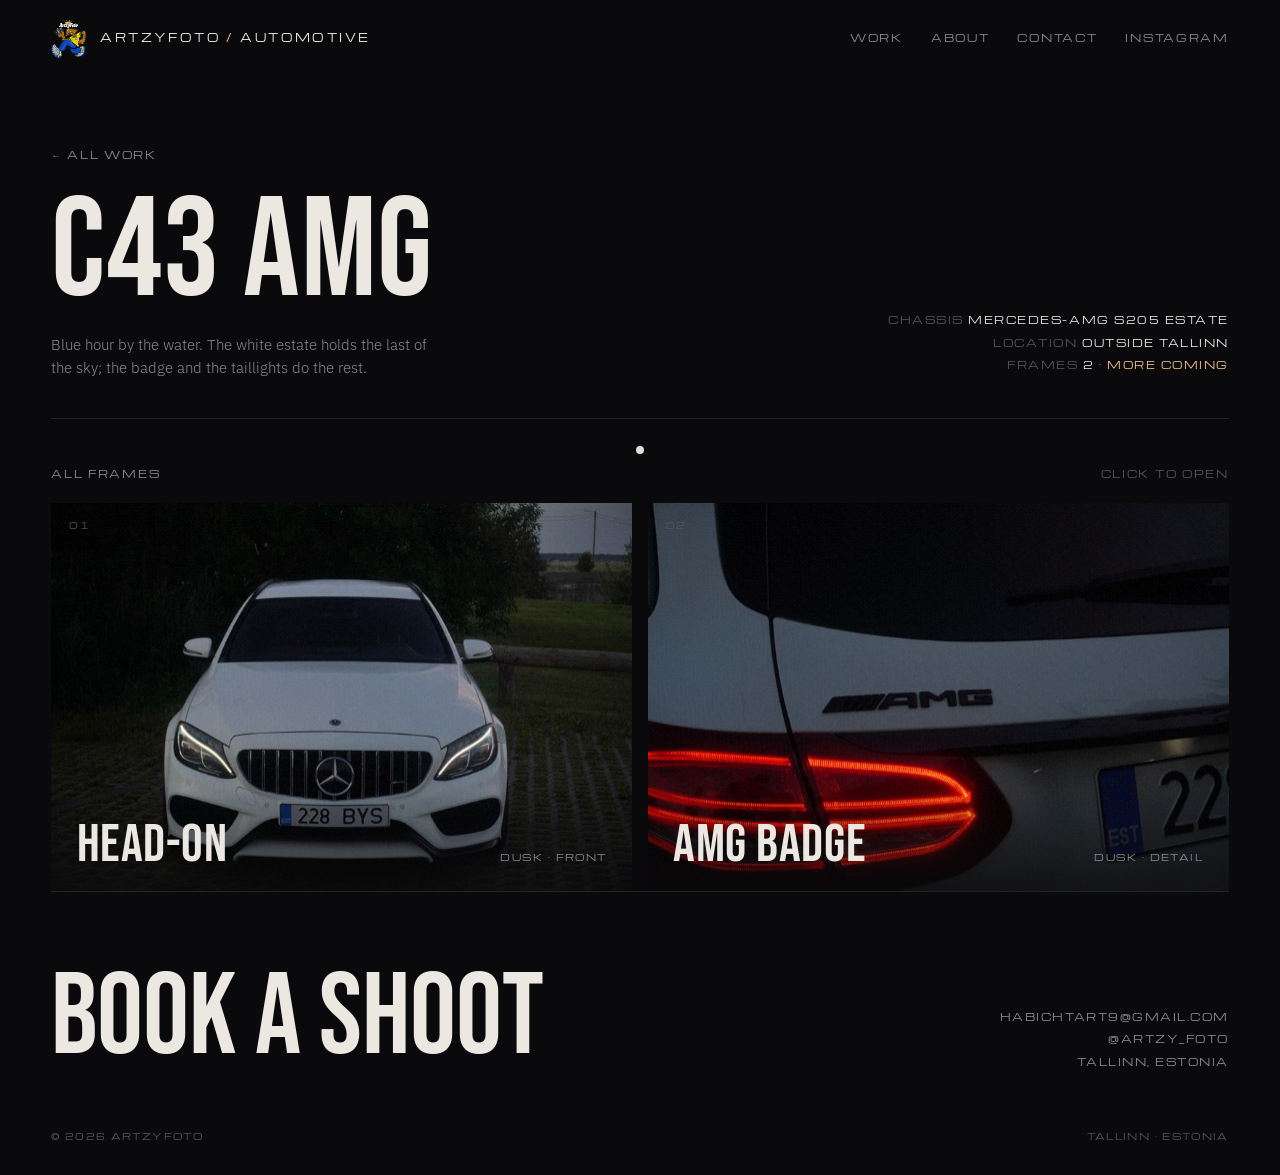
==== c43.html @ 9c647c73 "ArtzyFoto portfolio: landing page, five car pages, shared shader tiles Static site for a Tallinn car" ====
<!doctype html>
<html lang="en">
<meta charset="utf-8">
<meta name="viewport" content="width=device-width,initial-scale=1">
<title>C43 AMG · Mercedes-AMG S205 estate — ArtzyFoto</title>
<link rel="icon" href="img/logo.png">
<link rel="stylesheet" href="https://fonts.googleapis.com/css2?family=Bebas+Neue&family=Michroma&family=IBM+Plex+Sans:wght@300;400;500&display=swap">
<link rel="stylesheet" href="styles.css">

<div class="cur" id="cur"></div>

<header><div class="wrap">
  <a class="mark" href="index.html"><img src="img/logo.png" alt=""><b>ArtzyFoto <span>/</span> Automotive</b></a>
  <nav><a href="index.html#work">Work</a><a href="index.html#about">About</a><a href="index.html#contact">Contact</a><a href="https://instagram.com/artzy_foto" target="_blank" rel="noopener">Instagram</a></nav>
</div></header>

<main class="wrap">
  <section class="page">
    <div>
      <a class="back" href="index.html#work">← All work</a>
      <h1>C43 AMG</h1>
      <p>Blue hour by the water. The white estate holds the last of the sky; the badge and the taillights do the rest.</p>
    </div>
    <div class="meta">
      <span>Chassis <b>Mercedes-AMG S205 estate</b></span>
      <span>Location <b>Outside Tallinn</b></span>
      <span>Frames <b>2</b> <span class="soon">· more coming</span></span>
    </div>
  </section>

  <section class="work">
    <div class="eyebrow"><span>All frames</span><kbd>click to open</kbd></div>
    <div class="grid gallery">
      <a class="tile" href="img/c43-1-2000.jpg" data-full="img/c43-1-2000.jpg" data-src="img/c43-1" data-focus="0.48 0.5" data-scene="0"><canvas></canvas><span class="n">01</span><div class="cap"><h2>Head-on</h2><small>Dusk · Front</small></div></a>
      <a class="tile" href="img/c43-2-2000.jpg" data-full="img/c43-2-2000.jpg" data-src="img/c43-2" data-focus="0.3 0.5" data-scene="0"><canvas></canvas><span class="n">02</span><div class="cap"><h2>AMG badge</h2><small>Dusk · Detail</small></div></a>
    </div>
  </section>

  <section class="contact" id="contact">
    <h3><a href="mailto:habichtart9@gmail.com">Book a shoot</a></h3>
    <div class="side"><a href="mailto:habichtart9@gmail.com">habichtart9@gmail.com</a><a href="https://instagram.com/artzy_foto" target="_blank" rel="noopener">@artzy_foto</a><span>Tallinn, Estonia</span></div>
  </section>
  <footer><span>© 2026 ArtzyFoto</span><span>Tallinn · Estonia</span></footer>
</main>

<dialog class="lb"><img alt=""><button class="x" type="button">Close</button></dialog>
<script src="tiles.js"></script>
---- styles.css ----
:root{
  --ground:#0a0a0c; --surface:#131316; --line:#232328;
  --ink:#ebe8e2; --muted:#8c8a93; --dim:#55535c;
  --halogen:#f0c288;
  --display:'Bebas Neue','Oswald','Arial Narrow',Impact,sans-serif;
  --label:'Michroma','Orbitron','Trebuchet MS',sans-serif;
  --body:'IBM Plex Sans','Helvetica Neue',Arial,sans-serif;
  color-scheme:dark;
}
*{box-sizing:border-box}
html,body{background:var(--ground);color:var(--ink);font-family:var(--body);font-weight:300;font-size:15px;line-height:1.55;-webkit-font-smoothing:antialiased}
body{margin:0;cursor:none}
@media (hover:none){body{cursor:auto}}
a{color:inherit;text-decoration:none}
.wrap{max-width:1440px;margin:0 auto;padding-inline:clamp(16px,4vw,56px)}

/* header */
header{position:sticky;top:env(safe-area-inset-top,0px);z-index:20;background:linear-gradient(var(--ground) 70%,transparent);padding-block:18px 28px}
header .wrap{display:flex;justify-content:space-between;align-items:center;gap:24px}
.mark{display:flex;align-items:center;gap:14px;font-family:var(--label);font-size:11px;letter-spacing:.22em;text-transform:uppercase}
.mark img{height:40px;width:auto;display:block}
.mark b{font-weight:400}
.mark span{color:var(--halogen)}
nav{display:flex;gap:28px;font-family:var(--label);font-size:9.5px;letter-spacing:.18em;text-transform:uppercase;color:var(--muted)}
nav a{position:relative;padding-block:6px}
nav a::after{content:"";position:absolute;left:0;bottom:0;height:1px;width:0;background:var(--halogen);transition:width .35s cubic-bezier(.2,.8,.2,1)}
nav a:hover::after,nav a:focus-visible::after{width:100%}
@media (max-width:640px){nav{gap:16px} nav a:nth-child(4){display:none}}

/* hero */
.hero{padding-block:clamp(24px,6vw,72px) clamp(32px,5vw,64px);display:grid;grid-template-columns:1fr auto;gap:24px 48px;align-items:end;border-bottom:1px solid var(--line)}
.hero h1{font-family:var(--display);font-weight:400;font-size:clamp(72px,15.5vw,236px);line-height:.86;letter-spacing:.005em;margin:0;text-wrap:balance}
.hero h1 em{font-style:normal;color:transparent;-webkit-text-stroke:1px var(--dim)}
.hero p{max-width:34ch;margin:0;color:var(--muted);font-size:15px}
.hero .meta{display:grid;gap:8px;font-family:var(--label);font-size:9.5px;letter-spacing:.16em;text-transform:uppercase;color:var(--dim);text-align:right;padding-bottom:6px}
.hero .meta b{font-weight:400;color:var(--ink)}
@media (max-width:820px){.hero{grid-template-columns:1fr}.hero .meta{text-align:left}}

/* grid */
.work{padding-block:clamp(28px,4vw,48px) 0}
.eyebrow{display:flex;justify-content:space-between;align-items:baseline;font-family:var(--label);font-size:9.5px;letter-spacing:.18em;text-transform:uppercase;color:var(--muted);margin-bottom:22px}
.eyebrow kbd{font-family:var(--label);color:var(--dim)}
.grid{display:grid;grid-template-columns:repeat(12,1fr);gap:clamp(10px,1.2vw,18px)}
.tile{position:relative;display:block;overflow:hidden;background:var(--surface) center/cover no-repeat;grid-column:span 4;aspect-ratio:4/5;max-width:100%;outline:none}
.home .tile:nth-child(1){grid-column:span 7;aspect-ratio:16/10}
.home .tile:nth-child(2){grid-column:span 5;aspect-ratio:1/1}
.gallery .tile{grid-column:span 6;aspect-ratio:3/2}
.gallery .tile:only-child{grid-column:span 12}
.tile canvas{position:absolute;inset:0;width:100%;height:100%;display:block;transition:transform 1.1s cubic-bezier(.2,.8,.2,1)}
.tile:hover canvas,.tile:focus-visible canvas{transform:scale(1.035)}
.tile .cap{position:absolute;left:0;right:0;bottom:0;padding:clamp(14px,2vw,26px);display:flex;justify-content:space-between;align-items:flex-end;gap:12px;background:linear-gradient(transparent,rgba(10,10,12,.72));pointer-events:none}
.tile h2{font-family:var(--display);font-weight:400;font-size:clamp(34px,4.2vw,64px);line-height:.9;margin:0;letter-spacing:.01em;transform:translateY(4px);transition:transform .6s cubic-bezier(.2,.8,.2,1)}
.tile:hover h2{transform:translateY(0)}
.tile small{font-family:var(--label);font-size:9px;letter-spacing:.16em;text-transform:uppercase;color:var(--muted);white-space:nowrap}
.tile .n{position:absolute;top:16px;left:18px;font-family:var(--label);font-size:9px;letter-spacing:.2em;color:var(--dim)}
.tile:focus-visible{box-shadow:inset 0 0 0 2px var(--halogen)}
@media (max-width:820px){.grid{grid-template-columns:1fr}.tile,.home .tile:nth-child(n),.gallery .tile{grid-column:span 1;aspect-ratio:4/3}}

/* subpage head */
.page{padding-block:clamp(24px,5vw,56px) clamp(24px,3vw,40px);display:grid;grid-template-columns:1fr auto;gap:24px 48px;align-items:end;border-bottom:1px solid var(--line)}
.page .back{font-family:var(--label);font-size:9.5px;letter-spacing:.18em;text-transform:uppercase;color:var(--muted);display:inline-block;margin-bottom:28px}
.page .back:hover{color:var(--halogen)}
.page h1{font-family:var(--display);font-weight:400;font-size:clamp(56px,11vw,168px);line-height:.88;margin:0;letter-spacing:.005em}
.page h1 em{font-style:normal;color:transparent;-webkit-text-stroke:1px var(--dim)}
.page p{max-width:44ch;margin:18px 0 0;color:var(--muted)}
.page .meta{display:grid;gap:8px;font-family:var(--label);font-size:9.5px;letter-spacing:.16em;text-transform:uppercase;color:var(--dim);text-align:right;padding-bottom:6px}
.page .meta b{font-weight:400;color:var(--ink)}
.page .meta .soon{color:var(--halogen)}
@media (max-width:820px){.page{grid-template-columns:1fr}.page .meta{text-align:left}}

/* lightbox */
.lb{border:0;padding:0;background:transparent;max-width:min(96vw,1800px);max-height:96vh;outline:none}
.lb::backdrop{background:rgba(10,10,12,.94)}
.lb img{display:block;max-width:96vw;max-height:96vh;width:auto;height:auto}
.lb .x{position:fixed;top:18px;right:22px;background:none;border:0;color:var(--muted);font-family:var(--label);font-size:9.5px;letter-spacing:.18em;text-transform:uppercase;cursor:none;padding:8px}
.lb .x:hover{color:var(--halogen)}
@media (hover:none){.lb .x{cursor:pointer}}

/* about */
.about{margin-top:clamp(56px,8vw,120px);padding-block:clamp(40px,6vw,80px);border-top:1px solid var(--line);display:grid;grid-template-columns:1.2fr 1fr;gap:48px}
.about h3{font-family:var(--display);font-weight:400;font-size:clamp(40px,5vw,72px);line-height:.92;margin:0 0 20px;text-wrap:balance}
.about p{max-width:52ch;color:var(--muted);margin:0 0 14px}
.mascot{margin:0 0 32px;display:flex;align-items:flex-end;gap:20px}
.mascot img{width:clamp(120px,14vw,200px);height:auto;display:block}
.mascot figcaption{font-family:var(--label);font-size:9px;letter-spacing:.18em;text-transform:uppercase;color:var(--dim);line-height:1.9;padding-bottom:10px}
.mascot figcaption b{font-weight:400;color:var(--halogen);display:block}
.specs{display:grid;gap:0;align-self:start;border-top:1px solid var(--line)}
.specs div{display:grid;grid-template-columns:120px 1fr;gap:16px;padding-block:14px;border-bottom:1px solid var(--line);font-size:14px}
.specs dt{font-family:var(--label);font-size:9px;letter-spacing:.18em;text-transform:uppercase;color:var(--dim);margin:0;padding-top:3px}
.specs dd{margin:0}
@media (max-width:820px){.about{grid-template-columns:1fr}}

/* contact */
.contact{padding-block:clamp(40px,6vw,80px) 40px;border-top:1px solid var(--line);display:flex;justify-content:space-between;align-items:end;gap:32px;flex-wrap:wrap}
.contact h3{font-family:var(--display);font-weight:400;font-size:clamp(56px,9vw,140px);line-height:.88;margin:0}
.contact h3 a{transition:color .3s}
.contact h3 a:hover{color:var(--halogen)}
.contact .side a{transition:color .3s}
.contact .side{font-family:var(--label);font-size:9.5px;letter-spacing:.16em;text-transform:uppercase;color:var(--muted);display:grid;gap:8px;text-align:right}
footer{padding-block:20px 32px;display:flex;justify-content:space-between;gap:16px;flex-wrap:wrap;font-family:var(--label);font-size:8.5px;letter-spacing:.16em;text-transform:uppercase;color:var(--dim)}

/* cursor */
.cur{position:fixed;left:0;top:0;z-index:50;pointer-events:none;width:8px;height:8px;border-radius:50%;background:var(--ink);transform:translate(-50%,-50%);transition:width .3s,height .3s,background .3s;mix-blend-mode:difference}
.cur.big{width:64px;height:64px;background:var(--halogen);mix-blend-mode:normal;display:grid;place-items:center}
.cur.big::after{content:"VIEW";font-family:var(--label);font-size:8px;letter-spacing:.2em;color:#0a0a0c}
@media (hover:none){.cur{display:none}}
@media (prefers-reduced-motion:reduce){*{transition:none!important}}
.contact .side a:hover{color:var(--halogen)}
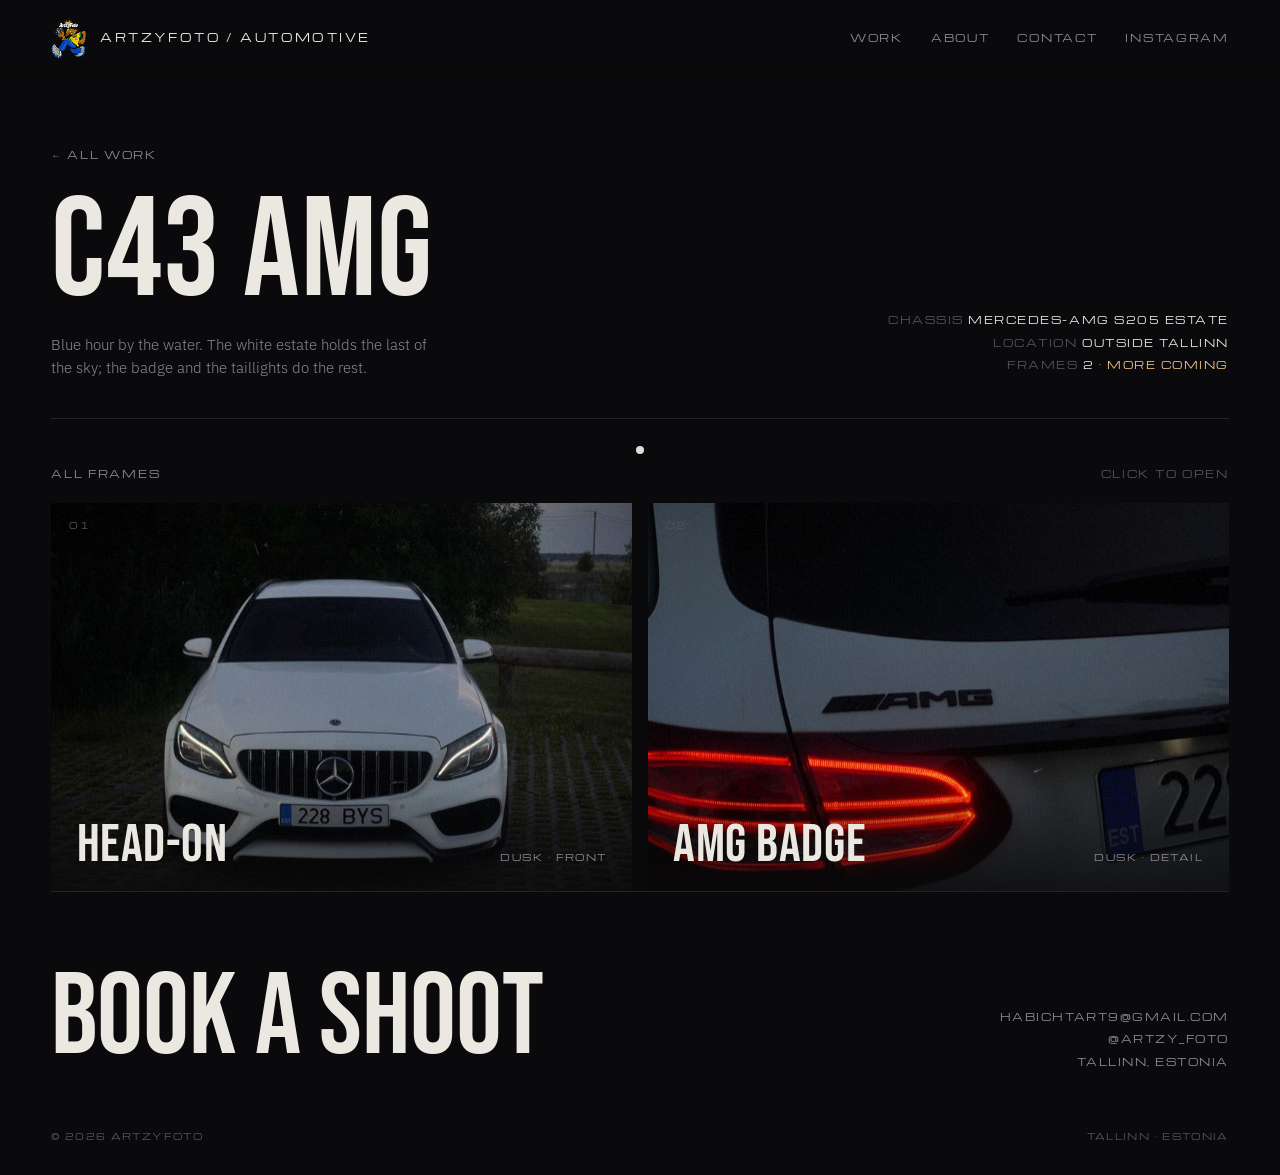
==== commit 33993917: "Phone layout: compact header, stacked captions, no horizontal overflow Under 640px the wordmark drop" ====
--- a/c43.html
+++ b/c43.html
@@ -10,7 +10,7 @@
 <div class="cur" id="cur"></div>
 
 <header><div class="wrap">
-  <a class="mark" href="index.html"><img src="img/logo.png" alt=""><b>ArtzyFoto <span>/</span> Automotive</b></a>
+  <a class="mark" href="index.html"><img src="img/logo.png" alt=""><b>ArtzyFoto <small><i>/</i> Automotive</small></b></a>
   <nav><a href="index.html#work">Work</a><a href="index.html#about">About</a><a href="index.html#contact">Contact</a><a href="https://instagram.com/artzy_foto" target="_blank" rel="noopener">Instagram</a></nav>
 </div></header>
 
--- a/styles.css
+++ b/styles.css
@@ -19,13 +19,14 @@
 header .wrap{display:flex;justify-content:space-between;align-items:center;gap:24px}
 .mark{display:flex;align-items:center;gap:14px;font-family:var(--label);font-size:11px;letter-spacing:.22em;text-transform:uppercase}
 .mark img{height:40px;width:auto;display:block}
-.mark b{font-weight:400}
-.mark span{color:var(--halogen)}
+.mark b{font-weight:400;white-space:nowrap}
+.mark i{font-style:normal;color:var(--halogen)}
+.mark small{font-size:inherit}
 nav{display:flex;gap:28px;font-family:var(--label);font-size:9.5px;letter-spacing:.18em;text-transform:uppercase;color:var(--muted)}
 nav a{position:relative;padding-block:6px}
 nav a::after{content:"";position:absolute;left:0;bottom:0;height:1px;width:0;background:var(--halogen);transition:width .35s cubic-bezier(.2,.8,.2,1)}
 nav a:hover::after,nav a:focus-visible::after{width:100%}
-@media (max-width:640px){nav{gap:16px} nav a:nth-child(4){display:none}}
+@media (max-width:640px){header .wrap{gap:10px 16px;flex-wrap:wrap} .mark{gap:10px;font-size:10px} .mark img{height:32px} .mark small{display:none} nav{gap:12px;font-size:9px;letter-spacing:.14em} nav a:nth-child(4){display:none}}
 
 /* hero */
 .hero{padding-block:clamp(24px,6vw,72px) clamp(32px,5vw,64px);display:grid;grid-template-columns:1fr auto;gap:24px 48px;align-items:end;border-bottom:1px solid var(--line)}
@@ -40,6 +41,7 @@
 .work{padding-block:clamp(28px,4vw,48px) 0}
 .eyebrow{display:flex;justify-content:space-between;align-items:baseline;font-family:var(--label);font-size:9.5px;letter-spacing:.18em;text-transform:uppercase;color:var(--muted);margin-bottom:22px}
 .eyebrow kbd{font-family:var(--label);color:var(--dim)}
+@media (hover:none){.eyebrow kbd{display:none}}
 .grid{display:grid;grid-template-columns:repeat(12,1fr);gap:clamp(10px,1.2vw,18px)}
 .tile{position:relative;display:block;overflow:hidden;background:var(--surface) center/cover no-repeat;grid-column:span 4;aspect-ratio:4/5;max-width:100%;outline:none}
 .home .tile:nth-child(1){grid-column:span 7;aspect-ratio:16/10}
@@ -55,6 +57,7 @@
 .tile .n{position:absolute;top:16px;left:18px;font-family:var(--label);font-size:9px;letter-spacing:.2em;color:var(--dim)}
 .tile:focus-visible{box-shadow:inset 0 0 0 2px var(--halogen)}
 @media (max-width:820px){.grid{grid-template-columns:1fr}.tile,.home .tile:nth-child(n),.gallery .tile{grid-column:span 1;aspect-ratio:4/3}}
+@media (max-width:640px){.tile .cap{flex-direction:column;align-items:flex-start;gap:6px}.tile small{white-space:normal}}
 
 /* subpage head */
 .page{padding-block:clamp(24px,5vw,56px) clamp(24px,3vw,40px);display:grid;grid-template-columns:1fr auto;gap:24px 48px;align-items:end;border-bottom:1px solid var(--line)}
@@ -97,6 +100,7 @@
 .contact h3 a:hover{color:var(--halogen)}
 .contact .side a{transition:color .3s}
 .contact .side{font-family:var(--label);font-size:9.5px;letter-spacing:.16em;text-transform:uppercase;color:var(--muted);display:grid;gap:8px;text-align:right}
+@media (max-width:640px){.contact{display:grid;gap:20px}.contact .side{text-align:left}}
 footer{padding-block:20px 32px;display:flex;justify-content:space-between;gap:16px;flex-wrap:wrap;font-family:var(--label);font-size:8.5px;letter-spacing:.16em;text-transform:uppercase;color:var(--dim)}
 
 /* cursor */
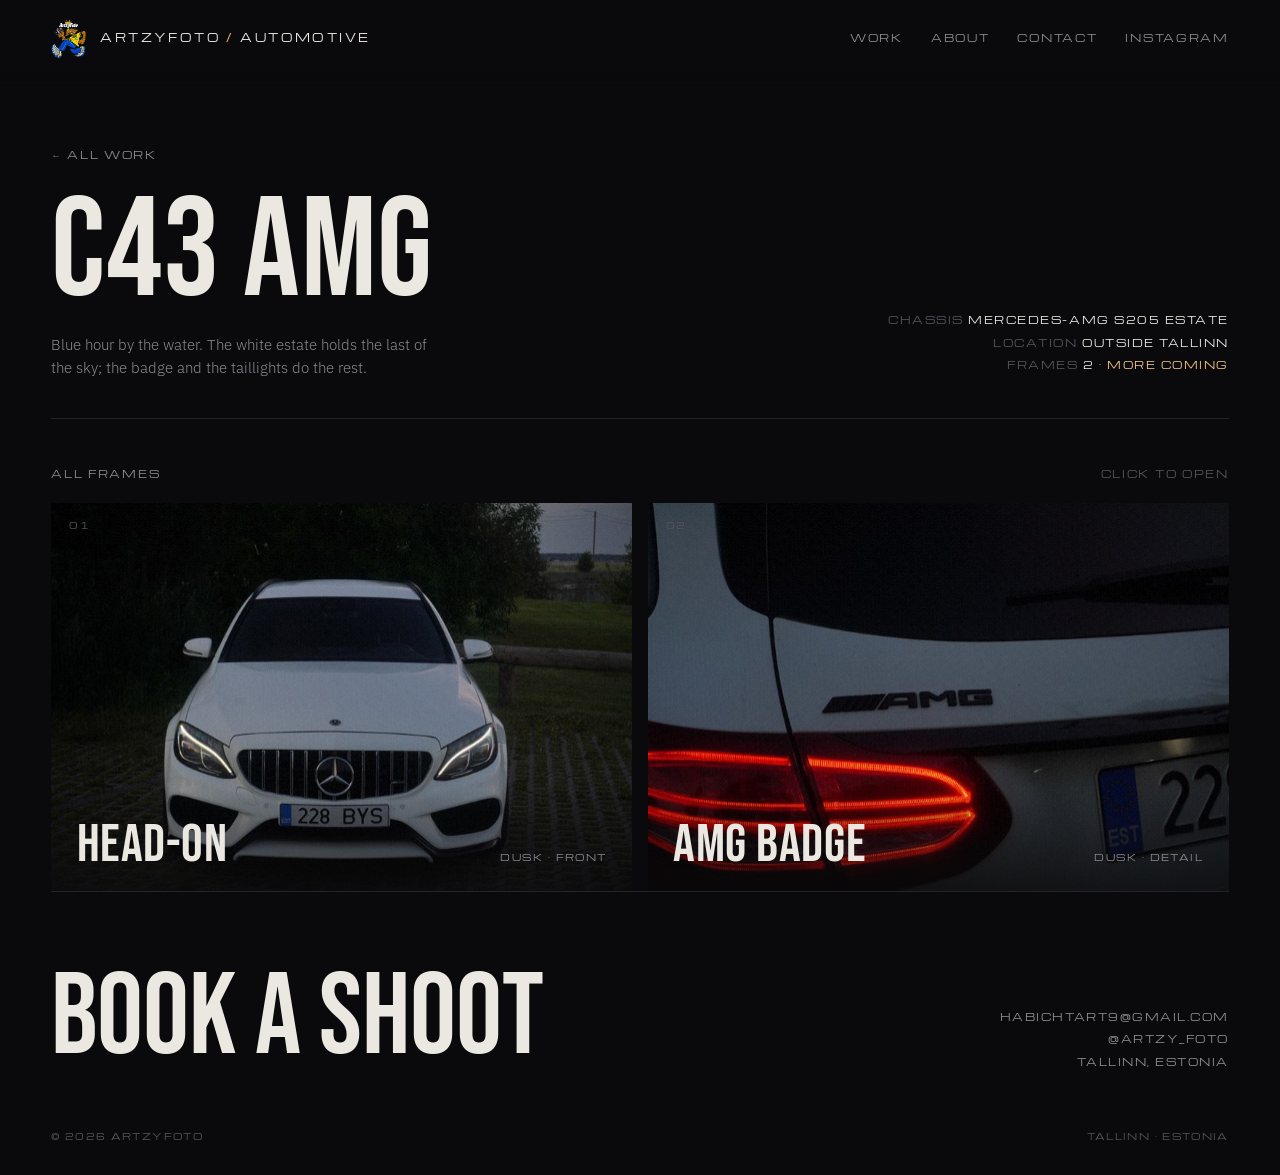
==== commit 570ed67e: "Drop the custom cursor; make the hover zoom visible The VIEW disc kept surfacing on phones, so it is" ====
--- a/c43.html
+++ b/c43.html
@@ -6,8 +6,6 @@
 <link rel="icon" href="img/logo.png">
 <link rel="stylesheet" href="https://fonts.googleapis.com/css2?family=Bebas+Neue&family=Michroma&family=IBM+Plex+Sans:wght@300;400;500&display=swap">
 <link rel="stylesheet" href="styles.css">
-
-<div class="cur" id="cur"></div>
 
 <header><div class="wrap">
   <a class="mark" href="index.html"><img src="img/logo.png" alt=""><b>ArtzyFoto <small><i>/</i> Automotive</small></b></a>
--- a/styles.css
+++ b/styles.css
@@ -9,8 +9,7 @@
 }
 *{box-sizing:border-box}
 html,body{background:var(--ground);color:var(--ink);font-family:var(--body);font-weight:300;font-size:15px;line-height:1.55;-webkit-font-smoothing:antialiased}
-body{margin:0;cursor:none}
-@media (hover:none){body{cursor:auto}}
+body{margin:0}
 a{color:inherit;text-decoration:none}
 .wrap{max-width:1440px;margin:0 auto;padding-inline:clamp(16px,4vw,56px)}
 
@@ -41,15 +40,15 @@
 .work{padding-block:clamp(28px,4vw,48px) 0}
 .eyebrow{display:flex;justify-content:space-between;align-items:baseline;font-family:var(--label);font-size:9.5px;letter-spacing:.18em;text-transform:uppercase;color:var(--muted);margin-bottom:22px}
 .eyebrow kbd{font-family:var(--label);color:var(--dim)}
-@media (hover:none){.eyebrow kbd{display:none}}
+@media (hover:none),(pointer:coarse){.eyebrow kbd{display:none}}
 .grid{display:grid;grid-template-columns:repeat(12,1fr);gap:clamp(10px,1.2vw,18px)}
 .tile{position:relative;display:block;overflow:hidden;background:var(--surface) center/cover no-repeat;grid-column:span 4;aspect-ratio:4/5;max-width:100%;outline:none}
 .home .tile:nth-child(1){grid-column:span 7;aspect-ratio:16/10}
 .home .tile:nth-child(2){grid-column:span 5;aspect-ratio:1/1}
 .gallery .tile{grid-column:span 6;aspect-ratio:3/2}
 .gallery .tile:only-child{grid-column:span 12}
-.tile canvas{position:absolute;inset:0;width:100%;height:100%;display:block;transition:transform 1.1s cubic-bezier(.2,.8,.2,1)}
-.tile:hover canvas,.tile:focus-visible canvas{transform:scale(1.035)}
+.tile canvas{position:absolute;inset:0;width:100%;height:100%;display:block;transition:transform .9s cubic-bezier(.2,.8,.2,1)}
+.tile:hover canvas,.tile:focus-visible canvas{transform:scale(1.06)}
 .tile .cap{position:absolute;left:0;right:0;bottom:0;padding:clamp(14px,2vw,26px);display:flex;justify-content:space-between;align-items:flex-end;gap:12px;background:linear-gradient(transparent,rgba(10,10,12,.72));pointer-events:none}
 .tile h2{font-family:var(--display);font-weight:400;font-size:clamp(34px,4.2vw,64px);line-height:.9;margin:0;letter-spacing:.01em;transform:translateY(4px);transition:transform .6s cubic-bezier(.2,.8,.2,1)}
 .tile:hover h2{transform:translateY(0)}
@@ -75,9 +74,8 @@
 .lb{border:0;padding:0;background:transparent;max-width:min(96vw,1800px);max-height:96vh;outline:none}
 .lb::backdrop{background:rgba(10,10,12,.94)}
 .lb img{display:block;max-width:96vw;max-height:96vh;width:auto;height:auto}
-.lb .x{position:fixed;top:18px;right:22px;background:none;border:0;color:var(--muted);font-family:var(--label);font-size:9.5px;letter-spacing:.18em;text-transform:uppercase;cursor:none;padding:8px}
+.lb .x{position:fixed;top:18px;right:22px;background:none;border:0;color:var(--muted);font-family:var(--label);font-size:9.5px;letter-spacing:.18em;text-transform:uppercase;cursor:pointer;padding:8px}
 .lb .x:hover{color:var(--halogen)}
-@media (hover:none){.lb .x{cursor:pointer}}
 
 /* about */
 .about{margin-top:clamp(56px,8vw,120px);padding-block:clamp(40px,6vw,80px);border-top:1px solid var(--line);display:grid;grid-template-columns:1.2fr 1fr;gap:48px}
@@ -103,10 +101,5 @@
 @media (max-width:640px){.contact{display:grid;gap:20px}.contact .side{text-align:left}}
 footer{padding-block:20px 32px;display:flex;justify-content:space-between;gap:16px;flex-wrap:wrap;font-family:var(--label);font-size:8.5px;letter-spacing:.16em;text-transform:uppercase;color:var(--dim)}
 
-/* cursor */
-.cur{position:fixed;left:0;top:0;z-index:50;pointer-events:none;width:8px;height:8px;border-radius:50%;background:var(--ink);transform:translate(-50%,-50%);transition:width .3s,height .3s,background .3s;mix-blend-mode:difference}
-.cur.big{width:64px;height:64px;background:var(--halogen);mix-blend-mode:normal;display:grid;place-items:center}
-.cur.big::after{content:"VIEW";font-family:var(--label);font-size:8px;letter-spacing:.2em;color:#0a0a0c}
-@media (hover:none){.cur{display:none}}
 @media (prefers-reduced-motion:reduce){*{transition:none!important}}
 .contact .side a:hover{color:var(--halogen)}
